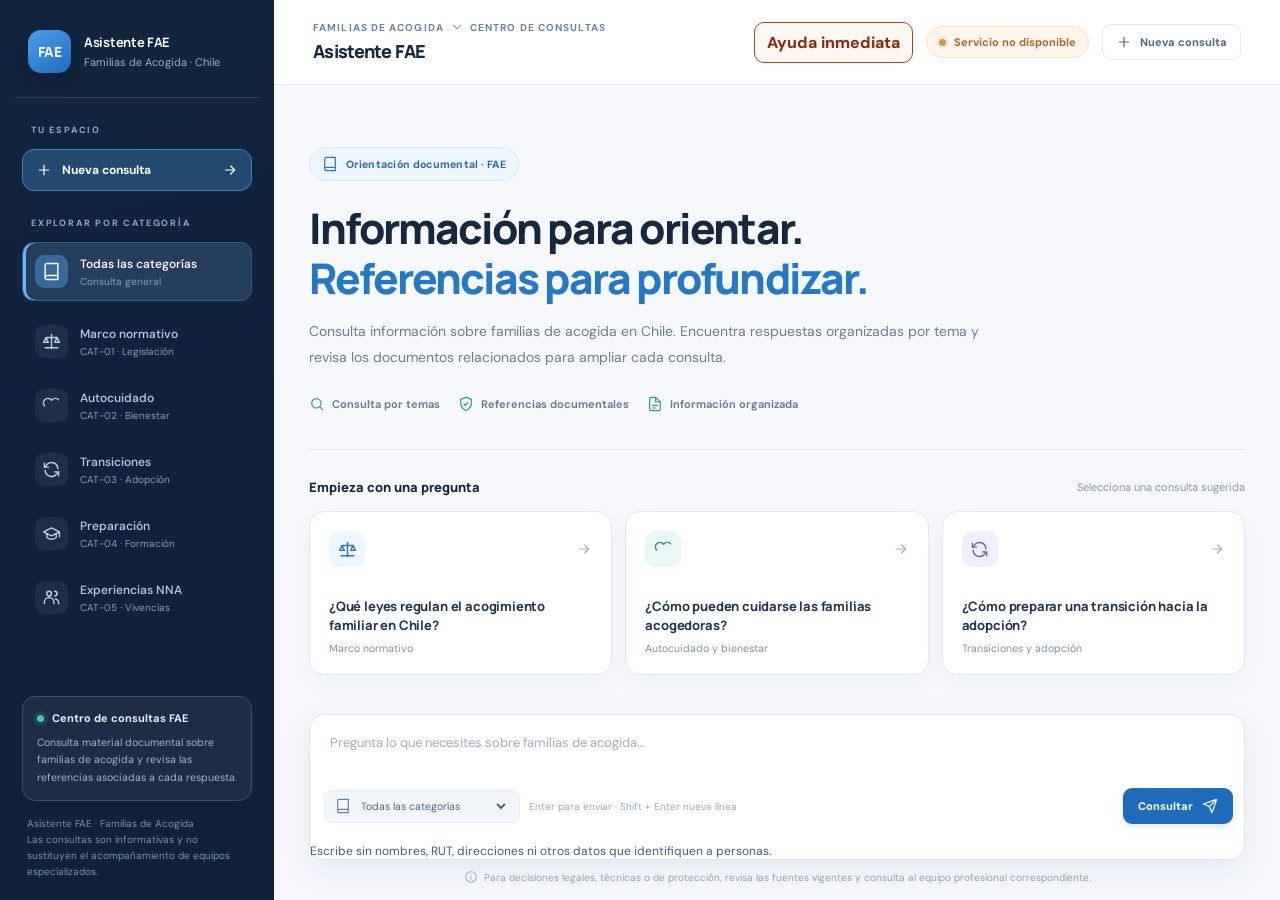
==== web/index.html @ cd50d7aa "Publicar demo FAE RAG preparada para Render" ====
<!doctype html>
<html lang="es">
<head>
<meta charset="utf-8">
<meta name="viewport" content="width=device-width, initial-scale=1">
<meta name="theme-color" content="#10243d">
<meta name="description" content="Asistente FAE. Consulta información y referencias documentales sobre familias de acogida en Chile.">
<title>Asistente FAE | Centro de consultas</title>
<link href="https://fonts.googleapis.com/css2?family=DM+Sans:wght@400;450;500;550;600;650;700;750&family=Manrope:wght@400;500;600;700;800&display=swap" rel="stylesheet" media="print" onload="this.media='all'">
<style>
:root{--navy:#11243e;--navy-2:#1c3453;--blue:#2566bd;--blue-2:#1d5aa8;--teal:#168c91;--ink:#17283e;--muted:#718198;--line:#e3eaf2;--bg:#f6f8fc;--card:#ffffff;--shadow:0 16px 45px rgba(24,51,81,.045);--font:'DM Sans',Inter,system-ui,-apple-system,Segoe UI,sans-serif;--display:'Manrope',var(--font)}
*{box-sizing:border-box}html,body{margin:0;width:100%;height:100%;min-height:100%;font-family:var(--font);color:var(--ink);background:var(--bg);font-synthesis:none}button,input,textarea,select{font:inherit}button{cursor:pointer}button:disabled{cursor:not-allowed}svg{flex-shrink:0}a{color:var(--blue-2)}button:focus-visible,a:focus-visible,textarea:focus-visible,select:focus-visible{outline:3px solid #76acf9;outline-offset:3px}
.icon{width:19px;height:19px;stroke:currentColor;stroke-width:1.8;fill:none;stroke-linecap:round;stroke-linejoin:round}.icon.sm{width:16px;height:16px}.icon.xs{width:14px;height:14px}.app{display:grid;grid-template-columns:274px minmax(0,1fr);height:100dvh;min-height:570px;overflow:hidden}
.sidebar{background:linear-gradient(165deg,#12253f 0%,#102138 75%);color:#f8fbff;display:flex;flex-direction:column;padding:27px 15px 20px;z-index:30;overflow-y:auto;scrollbar-width:thin;scrollbar-color:#3a516d transparent}.brand{display:flex;gap:13px;align-items:center;padding:3px 13px 24px;border-bottom:1px solid rgba(255,255,255,.12)}.brand-mark{height:43px;width:43px;background:linear-gradient(145deg,#4b9fea,#226ac0);border-radius:13px;display:grid;place-items:center;font:800 14px var(--display);letter-spacing:-.8px;box-shadow:0 7px 15px #08182c42}.brand strong{font-family:var(--display);font-size:13px;letter-spacing:-.3px;display:block;line-height:1.35}.brand span{display:block;color:#99aec9;font-size:11px;margin-top:3px}.side-section{padding:26px 7px 0}.side-heading{color:#8ba8c9;letter-spacing:1.8px;text-transform:uppercase;font-weight:750;font-size:9px;margin:0 0 13px;padding:0 9px}.new-chat{width:100%;border:1px solid #4d7bac;background:#244970;color:white;border-radius:12px;padding:12px 13px;display:flex;align-items:center;justify-content:space-between;text-align:left;font-weight:700;font-size:12px;transition:background .2s,transform .2s,border .2s}.new-chat .new-left{display:flex;align-items:center;gap:10px}.new-chat:hover{background:#306098;border-color:#6699ce;transform:translateY(-1px)}.nav-list{display:flex;flex-direction:column;gap:5px}.nav-link{display:flex;align-items:center;width:100%;gap:12px;padding:12px;border:1px solid transparent;border-radius:11px;background:transparent;color:#b6c7dc;text-align:left;font-size:12px;font-weight:550;transition:all .18s}.nav-link .nav-icon{height:33px;width:33px;border-radius:9px;background:rgba(255,255,255,.055);display:grid;place-items:center;color:#b8d0eb;transition:all .18s}.nav-link .nav-label{flex:1}.nav-link small{display:block;font-size:10px;color:#839db9;font-weight:400;margin-top:3px}.nav-link:hover{color:white;background:#243b58}.nav-link.active{color:white;background:#253e5e;border-color:#395778;box-shadow:inset 3px 0 0 #6bb3ff}.nav-link.active .nav-icon{color:#fff;background:#376a9b}.category-all{margin-bottom:6px}.side-bottom{margin-top:auto;padding:22px 7px 0}.knowledge{border:1px solid #35516f;background:rgba(255,255,255,.055);border-radius:13px;padding:14px}.knowledge-top{display:flex;align-items:center;gap:8px;font-size:11px;color:#e5eef9;font-weight:700}.knowledge-top .knowledge-light{height:7px;width:7px;background:#45ccab;border-radius:50%;box-shadow:0 0 0 4px #45ccab1c}.knowledge p{color:#9db4cf;font-size:10.5px;line-height:1.65;margin:9px 0 0}.side-credit{color:#7892b0;font-size:10px;margin:15px 5px 0;line-height:1.6}
.main{min-width:0;min-height:0;display:flex;flex-direction:column}.topbar{height:85px;min-height:85px;background:#fff;border-bottom:1px solid var(--line);display:flex;align-items:center;justify-content:space-between;padding:0 39px;gap:20px;z-index:10}.top-left{display:flex;align-items:center;gap:13px;min-width:0}.eyebrow{display:flex;align-items:center;gap:6px;font-size:10px;font-weight:750;letter-spacing:1.1px;text-transform:uppercase;color:#6b84a3}.topbar h1{font:800 18px/1.35 var(--display);letter-spacing:-.65px;margin:5px 0 0}.topbar-actions{display:flex;align-items:center;gap:13px}.status-pill{display:flex;align-items:center;gap:8px;background:#eef9f4;border:1px solid #d9f1e6;border-radius:999px;padding:8px 12px;font-size:11px;font-weight:750;color:#247b60;white-space:nowrap}.status-pill .dot{height:7px;width:7px;border-radius:50%;background:#32ad78;box-shadow:0 0 0 3px #32ad781d}.status-pill.down{background:#fff5ed;color:#a66c32;border-color:#fae2c7}.status-pill.down .dot{background:#d59749}.top-btn{height:36px;padding:0 13px;border-radius:9px;border:1px solid var(--line);background:white;color:#51647e;font-size:11px;font-weight:700;display:flex;align-items:center;gap:8px;white-space:nowrap;transition:.2s}.top-btn:hover{background:#f7faff;border-color:#a8c3e3;color:var(--blue)}.mobile-menu{display:none;border:none;background:transparent;color:#2b4770;padding:7px}
.scroll-zone{flex:1;min-height:0;overflow-y:auto;overscroll-behavior:contain;scroll-behavior:smooth;scrollbar-width:thin;scrollbar-color:#cbd6e6 transparent}.scroll-zone::-webkit-scrollbar{width:8px}.scroll-zone::-webkit-scrollbar-thumb{background:#cbd6e6;border-radius:8px}.content{width:min(100%,1000px);margin:0 auto;padding:34px 32px 38px}.intro{padding:28px 0 0;animation:rise .55s cubic-bezier(.2,.7,.3,1) both}.intro-top{display:inline-flex;align-items:center;gap:8px;border:1px solid #d9e8f7;background:#edf5ff;color:#306ba8;border-radius:999px;padding:8px 12px;font-weight:750;font-size:10.5px;letter-spacing:.3px}.intro-top svg{color:#2978c5}.intro h2{font:800 clamp(31px,3.3vw,43px)/1.18 var(--display);letter-spacing:-1.8px;margin:23px 0 15px;max-width:750px}.intro h2 .accent{color:#2478c5}.intro-desc{color:#6d7d92;font-size:14px;line-height:1.85;max-width:690px;margin:0}.benefits{display:flex;align-items:center;gap:18px;flex-wrap:wrap;margin:26px 0 0}.benefit{display:flex;gap:7px;align-items:center;color:#6b7990;font-size:11px;font-weight:650}.benefit svg{color:#389891}.intro-rule{border:none;border-top:1px solid var(--line);margin:37px 0 28px}.suggestion-heading{display:flex;justify-content:space-between;align-items:center;gap:10px;margin-bottom:15px}.suggestion-heading h3{font:800 13px var(--display);margin:0}.suggestion-heading span{font-size:11px;color:#8a98a9}.suggestions{display:grid;grid-template-columns:repeat(3,minmax(0,1fr));gap:13px}.suggestion{min-height:164px;display:flex;flex-direction:column;align-items:flex-start;justify-content:space-between;border:1px solid #e1e8f1;background:#fff;border-radius:15px;padding:19px;text-align:left;box-shadow:0 9px 24px #1f456009;transition:transform .2s,box-shadow .2s,border-color .2s}.suggestion:hover{transform:translateY(-4px);border-color:#a7c9ee;box-shadow:0 18px 28px #1f456014}.suggestion-top{display:flex;width:100%;align-items:center;justify-content:space-between}.tile-icon{width:36px;height:36px;border-radius:11px;display:grid;place-items:center;background:#edf5ff;color:#3176be}.tile-icon.teal{background:#e9f8f5;color:#228f84}.tile-icon.purple{background:#f1efff;color:#7161b8}.suggestion h4{font:750 13px/1.48 var(--display);margin:17px 0 7px;color:#21354e;letter-spacing:-.18px}.suggestion p{font-size:10.5px;color:#8290a2;margin:0}.tile-arrow{color:#9db0c7}.intro-note{font-size:10.5px;color:#98a5b5;margin:25px 0 0}
.chat{display:flex;flex-direction:column;gap:29px;padding-bottom:12px}.turn{animation:rise .32s ease-out both}.turn-question{display:flex;justify-content:flex-end}.user-stack{max-width:min(79%,710px)}.turn-meta{display:flex;align-items:center;gap:8px;color:#8a9bb0;font-size:10px;font-weight:750;letter-spacing:.75px;text-transform:uppercase;margin-bottom:9px}.turn-question .turn-meta{justify-content:flex-end}.user-bubble{font-size:13px;line-height:1.7;color:white;background:linear-gradient(122deg,#347fc9,#2568ba);border-radius:16px 16px 5px 16px;padding:15px 20px;box-shadow:0 7px 16px #2d75be23;overflow-wrap:anywhere}.turn-answer{display:flex;align-items:flex-start;gap:13px}.answer-avatar{height:34px;width:34px;flex:0 0 34px;border-radius:10px;background:linear-gradient(135deg,#1a7cac,#296cb7);color:white;display:grid;place-items:center;box-shadow:0 5px 10px #226ba423}.answer-main{flex:1;min-width:0}.answer-heading{display:flex;align-items:center;gap:9px;margin:4px 0 10px;color:#2b405b;font-size:12px;font-weight:800}.answer-heading small{color:#92a0b0;font-size:10px;font-weight:500}.answer-panel{border:1px solid #dfe7f1;border-radius:4px 16px 16px 16px;background:white;box-shadow:var(--shadow);padding:24px 27px 18px}.answer-overline{display:flex;gap:9px;align-items:center;margin-bottom:15px;color:#2d7387;font-size:10px;font-weight:800;text-transform:uppercase;letter-spacing:.9px}.answer-overline .line{height:1px;flex:1;background:#e4eef3}.answer-body{color:#33445a;font-size:13px;line-height:1.92;overflow-wrap:anywhere}.answer-body>*:first-child{margin-top:0}.answer-body>*:last-child{margin-bottom:0}.answer-body p{margin:0 0 15px}.answer-body h2,.answer-body h3,.answer-body h4{font-family:var(--display);color:#1c3653;line-height:1.35;letter-spacing:-.35px}.answer-body h2{font-size:17px;margin:20px 0 10px}.answer-body h3{font-size:14px;margin:19px 0 8px}.answer-body h4{font-size:13px;margin:18px 0 7px}.answer-body strong{color:#213c59;font-weight:750}.answer-body ul,.answer-body ol{margin:0 0 17px 3px;padding-left:22px}.answer-body li{margin:0 0 6px;padding-left:4px}.answer-body li::marker{color:#4b8fc9}.answer-body a{overflow-wrap:anywhere;text-underline-offset:3px}.answer-body blockquote{margin:14px 0;padding:8px 15px;border-left:3px solid #54a4c3;background:#f4f9fc;border-radius:0 8px 8px 0}.cite-tag{border:1px solid #d0e6f9;border-radius:6px;background:#edf6ff;color:#1765ac;font-size:10px;font-weight:800;padding:2px 6px;vertical-align:baseline;margin:0 2px;cursor:pointer;transition:.2s}.cite-tag:hover{background:#dceeff}.answer-actionbar{display:flex;align-items:center;gap:5px;margin-top:18px;padding-top:14px;border-top:1px solid #edf1f6}.action{border:1px solid transparent;background:transparent;border-radius:8px;padding:8px 10px;color:#6f849a;font-weight:700;font-size:10.5px;display:flex;gap:7px;align-items:center;transition:.2s}.action:hover{background:#f0f6fc;color:#2868a7}.action:disabled{opacity:.55}.response-note{font-size:10px;color:#9aa8b7;margin-left:auto}.sources-toggle{border:0;border-top:1px solid #e8eef5;background:#fbfcfe;border-radius:0 0 12px 12px;width:100%;padding:14px 18px;display:flex;align-items:center;justify-content:space-between;color:#435d78;font-size:11px;font-weight:750;text-align:left}.sources-toggle .toggle-text{display:flex;gap:9px;align-items:center}.sources-toggle:hover{background:#f4f8fd}.sources-toggle .chevron{transition:transform .2s}.sources-toggle[aria-expanded='false'] .chevron{transform:rotate(-90deg)}.sources-wrap{margin-top:11px;border:1px solid #e1e8f1;border-radius:13px;background:white;overflow:hidden;box-shadow:0 7px 20px #17354d06}.sources-panel{padding:13px;display:grid;grid-template-columns:repeat(2,minmax(0,1fr));gap:9px}.source-card{border:1px solid #e5ebf2;border-radius:10px;background:#fff;padding:13px;display:flex;gap:10px;min-width:0;transition:border-color .2s,background .2s}.source-card:hover,.source-card.focused{border-color:#9ac6e7;background:#f6fbff}.source-index{height:27px;width:27px;flex-shrink:0;border-radius:7px;background:#eaf3fc;color:#2e75b7;font-size:10px;font-weight:800;display:grid;place-items:center}.source-data{min-width:0;flex:1}.source-title{font-size:11px;line-height:1.55;font-weight:750;color:#2e435d;overflow-wrap:anywhere}.source-meta{font-size:10px;color:#8292a4;line-height:1.65;margin-top:4px;overflow-wrap:anywhere}.source-link{font-size:10px;font-weight:750;text-decoration:none;display:inline-flex;align-items:center;gap:5px;margin-top:8px}.source-link:hover{text-decoration:underline}.source-hint{color:#8798ac;font-size:10px;padding:0 16px 13px}.source-count{display:inline-grid;place-items:center;min-width:22px;height:20px;padding:0 5px;border-radius:7px;background:#e3f0fa;color:#3476ad;font-size:10px}
.loading-card{padding:23px 27px;display:flex;gap:14px;align-items:center}.loading-icon{width:32px;height:32px;border-radius:10px;background:#eef6ff;color:#2779bf;display:grid;place-items:center}.loading-icon .icon{animation:spin 2s linear infinite}.loading-title{font-size:12px;font-weight:750;color:#344a62}.loading-caption{font-size:10.5px;margin-top:5px;color:#8998ab}.typing{display:flex;gap:4px;margin-top:8px}.typing span{width:5px;height:5px;border-radius:50%;background:#4d8cbb;animation:pulse 1.2s ease-in-out infinite}.typing span:nth-child(2){animation-delay:.16s}.typing span:nth-child(3){animation-delay:.32s}.error-panel{background:#fff8f5;border:1px solid #f3d6ca;color:#8e442e;padding:15px 18px;border-radius:12px;font-size:12px;line-height:1.7}.error-panel strong{display:block;margin-bottom:5px}.retry{margin-top:9px;padding:8px 11px;border:1px solid #e2b4a4;color:#943e2a;border-radius:8px;background:#fff;font-weight:750;font-size:11px}.retry:hover{background:#fff2ed}
.composer-zone{background:linear-gradient(180deg,rgba(246,248,252,0),#f6f8fc 14%,#f6f8fc 100%);padding:13px 33px 16px;position:relative;z-index:5}.composer-outer{max-width:936px;margin:0 auto}.composer{background:white;border:1px solid #dce6f1;border-radius:15px;box-shadow:0 12px 32px #24456a14;transition:border-color .2s,box-shadow .2s}.composer:focus-within{border-color:#a0c5eb;box-shadow:0 10px 32px #24456a17,0 0 0 3px #3d8ad412}.input-row{padding:15px 18px 4px}.composer textarea{background:transparent;display:block;width:100%;border:0;outline:0;resize:none;min-height:43px;max-height:120px;font-size:13px;line-height:1.7;color:#273b55}.composer textarea::placeholder{color:#a2afc0}.composer-bottom{display:flex;justify-content:space-between;align-items:center;gap:12px;padding:6px 11px 11px 14px}.composer-left{display:flex;align-items:center;gap:9px;min-width:0}.select-wrap{display:flex;align-items:center;gap:6px;color:#68819e;background:#f2f6fb;border:1px solid #e7edf5;border-radius:8px;padding:0 10px;height:33px;max-width:100%}.select-wrap select{height:31px;border:0;background:transparent;color:#4d657f;font-size:10.5px;outline:0;max-width:230px;min-width:0;cursor:pointer}.hint{font-size:10px;color:#9aaabe}.send{background:#216bbb;color:#fff;display:flex;align-items:center;gap:9px;border:0;border-radius:9px;padding:10px 15px;font-size:11px;font-weight:750;box-shadow:0 4px 8px #2975bc20;transition:background .2s,transform .2s}.send:hover:not(:disabled){background:#195897;transform:translateY(-1px)}.send:disabled{background:#9bb7d4;box-shadow:none}.below-composer{display:flex;align-items:center;justify-content:center;gap:6px;text-align:center;margin:10px 0 0;color:#91a0b2;font-size:10px}.below-composer svg{color:#9eaebf}.mobile-overlay{display:none}
@keyframes rise{from{opacity:0;transform:translateY(11px)}to{opacity:1;transform:translateY(0)}}@keyframes pulse{0%,60%,100%{opacity:.32;transform:translateY(0)}30%{opacity:1;transform:translateY(-3px)}}@keyframes spin{to{transform:rotate(360deg)}}@keyframes flash{50%{background:#e4f5ff}}.answer-body>*{animation:rise .28s ease both}.source-card.focused{animation:flash 1s ease 2}
@media(max-width:1100px){.app{grid-template-columns:247px minmax(0,1fr)}.topbar{padding:0 27px}.content{padding:25px 26px}.intro h2{font-size:35px}.hint{display:none}}
@media(max-width:780px){.app{display:block;min-height:0}.sidebar{position:fixed;top:0;left:0;bottom:0;width:285px;transform:translateX(-110%);transition:transform .25s;box-shadow:14px 0 40px #0c274b24}.sidebar.open{transform:translateX(0)}.mobile-overlay{position:fixed;inset:0;background:#09243b88;z-index:20;display:none}.mobile-overlay.open{display:block}.main{height:100dvh}.topbar{padding:0 18px;height:70px;min-height:70px}.mobile-menu{display:grid;place-items:center}.topbar h1{font-size:14px}.top-btn{display:none}.status-pill{font-size:0;padding:8px}.status-pill .dot{margin:0}.eyebrow{font-size:9px}.content{padding:18px 18px 28px}.intro{padding-top:15px}.intro h2{font-size:32px;letter-spacing:-1.5px;margin-top:20px}.suggestions{grid-template-columns:1fr}.suggestion{min-height:115px;padding:15px}.suggestion h4{margin:9px 0 5px}.suggestion p{margin-bottom:0}.benefits{gap:11px}.intro-rule{margin:26px 0 22px}.chat{gap:22px}.answer-panel{padding:19px 18px}.sources-panel{grid-template-columns:1fr}.composer-zone{padding:10px 12px 11px}.user-stack{max-width:90%}.answer-avatar{height:28px;width:28px;flex-basis:28px;border-radius:8px}.turn-answer{gap:8px}.hint{display:none}.select-wrap select{max-width:170px}.composer textarea{min-height:39px}.below-composer{font-size:9px}}
@media(max-width:390px){.topbar{padding:0 10px}.select-wrap select{max-width:135px}.send{padding:10px}.benefit{font-size:10px}.content{padding-left:12px;padding-right:12px}.suggestion-heading span{display:none}}
@media(prefers-reduced-motion:reduce){*,*::before,*::after{animation-duration:.01ms!important;transition-duration:.01ms!important;scroll-behavior:auto!important}}

/* Respuesta progresiva: transiciones discretas y accesibilidad */
.streaming-live{position:relative;min-height:26px}
.streaming-live::after{content:"";display:inline-block;width:2px;height:15px;margin-left:3px;vertical-align:-2px;background:#267ac1;animation:cursor-pulse .9s steps(1) infinite}
.streaming-label{display:flex;align-items:center;gap:8px;color:#54728f;font-size:11px;font-weight:650;margin-bottom:14px}
.streaming-label .streaming-indicator{display:inline-block;width:8px;height:8px;background:#3384c1;border-radius:50%;animation:soft-pulse 1.25s ease-in-out infinite}
.streaming-label[hidden]{display:none}
.send.stop{background:#354f70;border-color:#354f70}
.send.stop:hover{background:#2b425e}
.partial-notice{font-size:11px;color:#89652b;padding:9px 12px;background:#fff9eb;border:1px solid #eedebe;border-radius:10px;margin-top:14px}
@keyframes cursor-pulse{0%,49%{opacity:1}50%,100%{opacity:0}}
@keyframes soft-pulse{0%,100%{opacity:.5;transform:scale(.85)}50%{opacity:1;transform:scale(1.16)}}
@media(prefers-reduced-motion:reduce){.streaming-live::after,.streaming-indicator{animation:none!important}}

.help-button{border:1px solid #ad441c;background:#fff8f2;color:#862b12;border-radius:10px;padding:9px 12px;font-weight:750;white-space:nowrap}
.help-dialog{border:1px solid #d8e3ed;border-radius:15px;color:#24364a;padding:24px;max-width:min(490px,calc(100vw - 36px));box-shadow:0 18px 64px #14263c45}
.help-dialog::backdrop{background:#172d4388}.help-dialog h2{margin-top:0}.help-dialog ul{padding-left:20px}.help-dialog button{margin-top:12px}.help-dialog a{color:#154f88}.risk-notice{border-left:4px solid #a8491c;background:#fff5e9;padding:12px 14px;margin-bottom:12px;border-radius:7px;color:#513013;font-size:14px}.risk-notice.rojo{border-color:#b62931;background:#fff2f0;color:#682227}
.source-extract{font-size:12px;line-height:1.55;margin-top:8px;color:#314860}.source-extract summary{cursor:pointer;font-weight:750}.source-extract p{white-space:pre-wrap}.source-warning{font-size:12px;color:#8a3612;font-weight:700}.privacy-note{font-size:12px;color:#465a71;margin:8px 0 0}
@media(max-width:560px){.status-pill{display:none}.help-button{font-size:11px;padding:7px}.topbar-actions{gap:6px}}
</style>
</head>
<body>
<svg xmlns="http://www.w3.org/2000/svg" style="display:none" aria-hidden="true">
 <symbol id="i-plus" viewBox="0 0 24 24"><path d="M12 5v14M5 12h14"/></symbol>
 <symbol id="i-book" viewBox="0 0 24 24"><path d="M4 19.5A2.5 2.5 0 016.5 17H20M6.5 2H20v20H6.5A2.5 2.5 0 014 19.5v-15A2.5 2.5 0 016.5 2z"/></symbol>
 <symbol id="i-search" viewBox="0 0 24 24"><circle cx="11" cy="11" r="7"/><path d="m20 20-4-4"/></symbol>
 <symbol id="i-scales" viewBox="0 0 24 24"><path d="M12 3v18M5 7h14M4 20h16M5 7 2 13h6L5 7zm14 0-3 6h6l-3-6z"/></symbol>
 <symbol id="i-heart" viewBox="0 0 24 24"><path d="M20.8 4.6a5.6 5.6 0 00-7.9 0l-.9.9-.9-.9a5.6 5.6 0 00-7.9 7.9 0 000 7.9L12 21l8.8-8.5a5.6 5.6 0 000-7.9z"/></symbol>
 <symbol id="i-refresh" viewBox="0 0 24 24"><path d="M20 11a8 8 0 00-14.5-4.5L3 9M3 4v5h5M4 13a8 8 0 0014.5 4.5L21 15m0 5v-5h-5"/></symbol>
 <symbol id="i-spark" viewBox="0 0 24 24"><path d="m12 2 2.2 7.8L22 12l-7.8 2.2L12 22l-2.2-7.8L2 12l7.8-2.2L12 2z"/></symbol>
 <symbol id="i-shield" viewBox="0 0 24 24"><path d="M12 22s8-4 8-11V5l-8-3-8 3v6c0 7 8 11 8 11z"/><path d="m9 12 2 2 4-4"/></symbol>
 <symbol id="i-hat" viewBox="0 0 24 24"><path d="m2 10 10-5 10 5-10 5-10-5zM6 12v5c4 3 8 3 12 0v-5M22 10v6"/></symbol>
 <symbol id="i-users" viewBox="0 0 24 24"><circle cx="9" cy="7" r="3"/><path d="M3 20v-2a6 6 0 0112 0v2M16 4a3 3 0 010 6M17 14a5 5 0 014 5v1"/></symbol>
 <symbol id="i-arrow" viewBox="0 0 24 24"><path d="M5 12h14m-6-6 6 6-6 6"/></symbol>
 <symbol id="i-send" viewBox="0 0 24 24"><path d="m22 2-7 20-4-9-9-4L22 2zM22 2 11 13"/></symbol>
 <symbol id="i-check" viewBox="0 0 24 24"><path d="m5 12 5 5L20 7"/></symbol>
 <symbol id="i-copy" viewBox="0 0 24 24"><rect x="8" y="8" width="12" height="12" rx="2"/><path d="M16 8V6a2 2 0 00-2-2H6a2 2 0 00-2 2v8a2 2 0 002 2h2"/></symbol>
 <symbol id="i-chevron" viewBox="0 0 24 24"><path d="m6 9 6 6 6-6"/></symbol>
 <symbol id="i-external" viewBox="0 0 24 24"><path d="M14 4h6v6M20 4 10 14M20 13v6a1 1 0 01-1 1H5a1 1 0 01-1-1V5a1 1 0 011-1h6"/></symbol>
 <symbol id="i-menu" viewBox="0 0 24 24"><path d="M4 6h16M4 12h16M4 18h16"/></symbol>
 <symbol id="i-x" viewBox="0 0 24 24"><path d="M5 5l14 14M19 5 5 19"/></symbol>
 <symbol id="i-clock" viewBox="0 0 24 24"><circle cx="12" cy="12" r="9"/><path d="M12 7v5l3 2"/></symbol>
 <symbol id="i-file" viewBox="0 0 24 24"><path d="M13 2H6a2 2 0 00-2 2v16a2 2 0 002 2h12a2 2 0 002-2V9zM13 2v7h7M8 14h8M8 18h5"/></symbol>
 <symbol id="i-loader" viewBox="0 0 24 24"><path d="M12 3a9 9 0 019 9"/></symbol>
 <symbol id="i-info" viewBox="0 0 24 24"><circle cx="12" cy="12" r="9"/><path d="M12 11v5M12 8h.01"/></symbol>
 </svg>
<div class="app">
 <div class="mobile-overlay" id="mobile-overlay"></div>
 <aside class="sidebar" id="sidebar" aria-label="Menú de navegación">
  <div class="brand"><div class="brand-mark">FAE</div><div><strong>Asistente FAE</strong><span>Familias de Acogida · Chile</span></div></div>
  <section class="side-section"><p class="side-heading">Tu espacio</p><button class="new-chat" id="new-chat" type="button"><span class="new-left"><svg class="icon sm"><use href="#i-plus"/></svg> Nueva consulta</span><svg class="icon sm"><use href="#i-arrow"/></svg></button></section>
  <section class="side-section"><p class="side-heading">Explorar por categoría</p><nav class="nav-list" id="category-nav" aria-label="Categorías documentales">
   <button type="button" class="nav-link active category-all" data-category="" aria-pressed="true"><span class="nav-icon"><svg class="icon"><use href="#i-book"/></svg></span><span class="nav-label">Todas las categorías<small>Consulta general</small></span></button>
   <button type="button" class="nav-link" data-category="CAT-01" aria-pressed="false"><span class="nav-icon"><svg class="icon"><use href="#i-scales"/></svg></span><span class="nav-label">Marco normativo<small>CAT-01 · Legislación</small></span></button>
   <button type="button" class="nav-link" data-category="CAT-02" aria-pressed="false"><span class="nav-icon"><svg class="icon"><use href="#i-heart"/></svg></span><span class="nav-label">Autocuidado<small>CAT-02 · Bienestar</small></span></button>
   <button type="button" class="nav-link" data-category="CAT-03" aria-pressed="false"><span class="nav-icon"><svg class="icon"><use href="#i-refresh"/></svg></span><span class="nav-label">Transiciones<small>CAT-03 · Adopción</small></span></button>
   <button type="button" class="nav-link" data-category="CAT-04" aria-pressed="false"><span class="nav-icon"><svg class="icon"><use href="#i-hat"/></svg></span><span class="nav-label">Preparación<small>CAT-04 · Formación</small></span></button>
   <button type="button" class="nav-link" data-category="CAT-05" aria-pressed="false"><span class="nav-icon"><svg class="icon"><use href="#i-users"/></svg></span><span class="nav-label">Experiencias NNA<small>CAT-05 · Vivencias</small></span></button>
  </nav></section>
  <div class="side-bottom"><div class="knowledge"><div class="knowledge-top"><span class="knowledge-light"></span> Centro de consultas FAE</div><p>Consulta material documental sobre familias de acogida y revisa las referencias asociadas a cada respuesta.</p></div><p class="side-credit">Asistente FAE · Familias de Acogida<br>Las consultas son informativas y no sustituyen el acompañamiento de equipos especializados.</p></div>
 </aside>
 <main class="main">
  <header class="topbar"><div class="top-left"><button class="mobile-menu" id="menu" type="button" aria-label="Abrir menú" aria-expanded="false"><svg class="icon"><use href="#i-menu"/></svg></button><div><div class="eyebrow">Familias de Acogida <svg class="icon xs"><use href="#i-chevron"/></svg> Centro de consultas</div><h1>Asistente FAE</h1></div></div><div class="topbar-actions"><div class="status-pill" id="status-pill" role="status"><span class="dot"></span><span id="status-label">Comprobando servicio</span></div><button class="top-btn" type="button" id="top-new"><svg class="icon sm"><use href="#i-plus"/></svg> Nueva consulta</button></div></header>
  <div class="scroll-zone" id="scroll-zone"><div class="content" id="content"><section class="intro" id="intro"><span class="intro-top"><svg class="icon sm"><use href="#i-book"/></svg> Orientación documental · FAE</span><h2>Información para orientar.<br><span class="accent">Referencias para profundizar.</span></h2><p class="intro-desc">Consulta información sobre familias de acogida en Chile. Encuentra respuestas organizadas por tema y revisa los documentos relacionados para ampliar cada consulta.</p><div class="benefits"><span class="benefit"><svg class="icon sm"><use href="#i-search"/></svg> Consulta por temas</span><span class="benefit"><svg class="icon sm"><use href="#i-shield"/></svg> Referencias documentales</span><span class="benefit"><svg class="icon sm"><use href="#i-file"/></svg> Información organizada</span></div><hr class="intro-rule"><div class="suggestion-heading"><h3>Empieza con una pregunta</h3><span>Selecciona una consulta sugerida</span></div><div class="suggestions"><button type="button" class="suggestion" data-question="¿Qué leyes regulan el acogimiento familiar en Chile?" data-category="CAT-01"><div class="suggestion-top"><span class="tile-icon"><svg class="icon"><use href="#i-scales"/></svg></span><svg class="icon sm tile-arrow"><use href="#i-arrow"/></svg></div><div><h4>¿Qué leyes regulan el acogimiento familiar en Chile?</h4><p>Marco normativo</p></div></button><button type="button" class="suggestion" data-question="¿Qué recomendaciones existen para el autocuidado de familias acogedoras?" data-category="CAT-02"><div class="suggestion-top"><span class="tile-icon teal"><svg class="icon"><use href="#i-heart"/></svg></span><svg class="icon sm tile-arrow"><use href="#i-arrow"/></svg></div><div><h4>¿Cómo pueden cuidarse las familias acogedoras?</h4><p>Autocuidado y bienestar</p></div></button><button type="button" class="suggestion" data-question="¿Cómo se prepara la transición del acogimiento a la adopción?" data-category="CAT-03"><div class="suggestion-top"><span class="tile-icon purple"><svg class="icon"><use href="#i-refresh"/></svg></span><svg class="icon sm tile-arrow"><use href="#i-arrow"/></svg></div><div><h4>¿Cómo preparar una transición hacia la adopción?</h4><p>Transiciones y adopción</p></div></button></div><p class="intro-note">El contenido es informativo y debe contrastarse con fuentes vigentes y la orientación de profesionales responsables.</p></section><div class="chat" id="chat" role="log" aria-label="Conversación con el asistente" aria-live="polite" aria-relevant="additions text"></div></div></div>
  <div class="composer-zone"><div class="composer-outer"><form class="composer" id="form"><div class="input-row"><textarea id="question" placeholder="Pregunta lo que necesites sobre familias de acogida…" aria-label="Escribe tu pregunta" maxlength="2000" rows="2" required></textarea></div><div class="composer-bottom"><div class="composer-left"><label class="select-wrap" for="category"><svg class="icon sm"><use href="#i-book"/></svg><select id="category" aria-label="Categoría de búsqueda"><option value="">Todas las categorías</option><option value="CAT-01">CAT-01 · Marco normativo</option><option value="CAT-02">CAT-02 · Autocuidado</option><option value="CAT-03">CAT-03 · Transiciones</option><option value="CAT-04">CAT-04 · Preparación</option><option value="CAT-05">CAT-05 · Experiencias NNA</option></select></label><span class="hint">Enter para enviar · Shift + Enter nueva línea</span></div><button class="send" id="send" type="submit"><span id="send-label">Consultar</span><svg class="icon sm"><use href="#i-send"/></svg></button></div></form><p class="below-composer"><svg class="icon xs"><use href="#i-info"/></svg> Para decisiones legales, técnicas o de protección, revisa las fuentes vigentes y consulta al equipo profesional correspondiente.</p></div></div>
 </main>
</div>
<script>
(()=>{'use strict';
const $=id=>document.getElementById(id), form=$('form'), question=$('question'), category=$('category'), send=$('send'), chat=$('chat'), scrollZone=$('scroll-zone'), nav=$('category-nav'), sidebar=$('sidebar');
let busy=false,lastRequest=null,aborter=null,serial=0,session=0,contexto=[],modoDemo=false,portalActivo=false,perfilPortal=null;
function icon(name,cls='sm'){const s=document.createElementNS('http://www.w3.org/2000/svg','svg');s.setAttribute('class','icon '+cls);s.setAttribute('aria-hidden','true');const u=document.createElementNS('http://www.w3.org/2000/svg','use');u.setAttribute('href','#i-'+name);s.append(u);return s;}
function node(tag,cls='',text){const e=document.createElement(tag);if(cls)e.className=cls;if(text!==undefined)e.textContent=text;return e;}
function jump(){requestAnimationFrame(()=>{scrollZone.scrollTop=scrollZone.scrollHeight;});}
function closeMenu(){sidebar.classList.remove('open');$('mobile-overlay').classList.remove('open');$('menu').setAttribute('aria-expanded','false');}
function setCategory(value){category.value=value;nav.querySelectorAll('[data-category]').forEach(b=>{const yes=b.dataset.category===value;b.classList.toggle('active',yes);b.setAttribute('aria-pressed',String(yes));});}
function reset(){contexto=[];session++;if(aborter)aborter.abort();busy=false;aborter=null;lastRequest=null;send.disabled=false;send.type='submit';send.classList.remove('stop');$('send-label').textContent='Consultar';chat.replaceChildren();$('intro').hidden=false;question.value='';setCategory('');scrollZone.scrollTop=0;closeMenu();question.focus();}
function addQuestion(text){$('intro').hidden=true;const outer=node('article','turn turn-question');const stack=node('div','user-stack');const meta=node('div','turn-meta');meta.append(icon('users','xs'),' TU PREGUNTA');stack.append(meta,node('div','user-bubble',text));outer.append(stack);chat.append(outer);jump();return outer;}
function answerFrame(){const outer=node('article','turn turn-answer');const avatar=node('div','answer-avatar');avatar.append(icon('book'));const main=node('div','answer-main');const heading=node('div','answer-heading');heading.append(node('span','','Asistente FAE'),node('small','','· Consulta documental'));const panel=node('div','answer-panel');main.append(heading,panel);outer.append(avatar,main);chat.append(outer);jump();return{outer,main,panel};}
function addLoading(frame){frame.panel.classList.add('loading-card');const loader=node('div','loading-icon');loader.append(icon('loader'));const group=node('div');group.append(node('div','loading-title','Consultando la base documental'),node('div','loading-caption','Estamos preparando una respuesta con sus referencias.'));const dots=node('div','typing');dots.setAttribute('aria-label','Procesando');for(let i=0;i<3;i++)dots.append(node('span'));group.append(dots);frame.panel.append(loader,group);}
function normalizeId(x){return String(x||'').trim().replace(/^\[|\]$/g,'').toLowerCase();}
function sourceKey(s){return s.chunk_id||s.referencia||s.ref_id||s.id||'';}
function getReferenceIndex(id,sources){const n=normalizeId(id);return sources.findIndex(s=>normalizeId(sourceKey(s))===n||normalizeId('ref_'+sourceKey(s))===n||normalizeId(sourceKey(s).replace(/^ref_/,''))===n.replace(/^ref_/,''));}
function renderInline(value,container,sources,scrollToSource){const pattern=/\[(?:ref|web)_[\w-]+\]|\[([^\]]+)\]\((https?:\/\/[^\s)]+)\)|\*\*([^*\n]+)\*\*|\*([^*\n]+)\*|`([^`\n]+)`/gi;let from=0,match;while((match=pattern.exec(value))!==null){if(match.index>from)container.append(document.createTextNode(value.slice(from,match.index)));if(/^\[(?:ref|web)_/i.test(match[0])){const num=getReferenceIndex(match[0].slice(1,-1),sources);if(num>=0){const b=node('button','cite-tag',String(num+1));b.type='button';b.title='Ver fuente '+(num+1);b.setAttribute('aria-label','Ver fuente '+(num+1));b.onclick=()=>scrollToSource(num);container.append(b);}else{const s=node('span','',match[0]);container.append(s);}}else if(match[2]){const a=node('a','',match[1]);a.href=match[2];a.target='_blank';a.rel='noopener noreferrer';container.append(a);}else if(match[3]){const s=node('strong');s.textContent=match[3];container.append(s);}else if(match[4]){const s=node('em');s.textContent=match[4];container.append(s);}else if(match[5]){const s=node('code');s.textContent=match[5];container.append(s);}from=pattern.lastIndex;}if(from<value.length)container.append(document.createTextNode(value.slice(from)));}
function substantive(raw, sources){let s=String(raw||'').replace(/\r\n/g,'\n').trim();if(sources.length){const m=[...s.matchAll(/^\s*(?:\*\*)?Fuentes(?:\*\*)?\s*:\s*$/gim)];if(m.length){const last=m[m.length-1];if(last.index>s.length*.55)s=s.slice(0,last.index).trim();}}return s;}
function renderMarkdown(text,container,sources,scrollToSource){const lines=String(text).split('\n');let i=0;const type=line=>/^\s*[-*]\s+/.test(line)?'ul':/^\s*\d+[.)]\s+/.test(line)?'ol':null;while(i<lines.length){const line=lines[i];if(!line.trim()){i++;continue;}const header=line.match(/^\s*(#{1,4})\s+(.+)$/);if(header){const h=node('h'+Math.min(4,Math.max(2,header[1].length+1)));renderInline(header[2],h,sources,scrollToSource);container.append(h);i++;continue;}const listType=type(line);if(listType){const list=node(listType);while(i<lines.length&&type(lines[i])===listType){const li=node('li');renderInline(lines[i].replace(listType==='ul'?/^\s*[-*]\s+/:/^\s*\d+[.)]\s+/,''),li,sources,scrollToSource);list.append(li);i++;}container.append(list);continue;}if(/^\s*>\s?/.test(line)){const b=node('blockquote');renderInline(line.replace(/^\s*>\s?/,''),b,sources,scrollToSource);container.append(b);i++;continue;}const p=node('p');let first=true;while(i<lines.length&&lines[i].trim()&&!/^\s*#{1,4}\s+/.test(lines[i])&&!type(lines[i])&&!/^\s*>\s?/.test(lines[i])){if(!first)p.append(document.createElement('br'));renderInline(lines[i],p,sources,scrollToSource);i++;first=false;}container.append(p);}}
function buildSources(frame,sources){if(!Array.isArray(sources)||!sources.length)return()=>{};const wrap=node('section','sources-wrap');const toggle=node('button','sources-toggle');toggle.type='button';toggle.setAttribute('aria-expanded','true');const label=node('span','toggle-text');label.append(icon('book'),document.createTextNode('Referencias relacionadas '));label.append(node('span','source-count',String(sources.length)));toggle.append(label,icon('chevron','sm'));const panel=node('div','sources-panel');panel.id='sources-'+(++serial);toggle.setAttribute('aria-controls',panel.id);const cards=[];sources.forEach((s,index)=>{const card=node('div','source-card');card.id='source-'+serial+'-'+index;cards.push(card);const n=node('div','source-index',String(index+1).padStart(2,'0'));const info=node('div','source-data');let name=(s.titulo||s.documento||s.fuente||[s.autor,s.anio].filter(Boolean).join(' · ')||'Referencia documental');info.append(node('div','source-title',name));const pieces=[[s.autor,s.anio].filter(Boolean).join(' · '),s.categoria,s.alcance&&s.alcance.replaceAll('_',' '),s.chunk_id].filter(Boolean);if(pieces.length)info.append(node('div','source-meta',pieces.join(' · ')));if(s.enlace&&/^https?:\/\//i.test(s.enlace)){const a=node('a','source-link','Consultar fuente');a.href=s.enlace;a.target='_blank';a.rel='noopener noreferrer';a.append(icon('external','xs'));info.append(a);}if(s.vigencia)info.append(node('p','source-warning',s.vigencia));if(s.extracto){const detail=node('details','source-extract');detail.append(node('summary','','Ver fragmento consultado'),node('p','',s.extracto));info.append(detail);}card.append(n,info);panel.append(card);});const hint=node('div','source-hint','Revisa cada documento original y confirma su vigencia antes de utilizarlo para decisiones relevantes.');wrap.append(toggle,panel,hint);frame.main.append(wrap);toggle.onclick=()=>{const open=toggle.getAttribute('aria-expanded')==='true';toggle.setAttribute('aria-expanded',String(!open));panel.hidden=open;hint.hidden=open;};return index=>{if(!cards[index])return;toggle.setAttribute('aria-expanded','true');panel.hidden=false;hint.hidden=false;cards[index].classList.remove('focused');void cards[index].offsetWidth;cards[index].classList.add('focused');cards[index].scrollIntoView({behavior:matchMedia('(prefers-reduced-motion: reduce)').matches?'auto':'smooth',block:'nearest'});};}
function addAnswer(frame,text,sources,request,orientation={}){frame.panel.classList.remove('loading-card');frame.panel.replaceChildren();const headline=node('div','answer-overline');headline.append(icon('file','xs'),document.createTextNode(' Respuesta a tu consulta '),node('span','line'));frame.panel.append(headline);addOrientation(frame.panel,orientation,request);const body=node('div','answer-body');frame.panel.append(body);const raw=substantive(text,sources);let scrollRef=()=>{};renderMarkdown(raw,body,sources,num=>scrollRef(num));if(!body.textContent.trim())body.append(node('p','','El servidor no devolvió contenido para esta consulta.'));const actions=node('div','answer-actionbar');const copy=node('button','action');copy.type='button';copy.append(icon('copy','xs'),document.createTextNode('Copiar respuesta'));copy.onclick=async()=>{try{await navigator.clipboard.writeText(raw);copy.replaceChildren(icon('check','xs'),document.createTextNode('Copiado'));setTimeout(()=>copy.replaceChildren(icon('copy','xs'),document.createTextNode('Copiar respuesta')),1800);}catch{copy.textContent='Selecciona el texto para copiar';}};const repeat=node('button','action');repeat.type='button';repeat.append(icon('refresh','xs'),document.createTextNode('Volver a consultar'));repeat.onclick=()=>{if(busy)return;question.value=request.pregunta;setCategory(request.categoria||'');submit();};actions.append(copy,repeat);agregarLectura(actions,body.textContent);actions.append(node('span','response-note',perfilPortal?.perfil?.tramo?'Tramo orientativo '+perfilPortal.perfil.tramo+' años':'Consulta documental FAE'));frame.panel.append(actions);if((modoDemo||portalActivo)&&sources.length)agregarEvaluacion(frame.panel);scrollRef=buildSources(frame,sources);jump();}
function addError(frame,message,request){frame.panel.classList.remove('loading-card');frame.panel.replaceChildren();const panel=node('div','error-panel');panel.append(node('strong','','No se pudo completar la consulta'),node('div','',message));const b=node('button','retry','Reintentar consulta');b.type='button';b.onclick=()=>{if(busy)return;question.value=request.pregunta;setCategory(request.categoria||'');submit();};panel.append(b);frame.panel.append(panel);jump();}
function autoHeight(){question.style.height='auto';question.style.height=Math.min(Math.max(question.scrollHeight,43),120)+'px';}
function setBusy(flag){busy=flag;send.disabled=false;send.type=flag?'button':'submit';send.classList.toggle('stop',flag);$('send-label').textContent=flag?'Detener':'Consultar';}
function statusMessage(frame,msg){const el=frame.panel.querySelector('.streaming-label');if(el)el.querySelector('.streaming-message').textContent=msg;}
function beginStream(frame){frame.panel.classList.remove('loading-card');frame.panel.replaceChildren();const headline=node('div','answer-overline');headline.append(icon('file','xs'),document.createTextNode(' Respuesta a tu consulta '),node('span','line'));const status=node('div','streaming-label');status.append(node('span','streaming-indicator'),node('span','streaming-message','Consultando documentos…'));const body=node('div','answer-body streaming-live');body.setAttribute('aria-label','Respuesta en curso');frame.panel.append(headline,status,body);return {body,status};}
function showPartial(frame,originalText,sources,partial){frame.panel.classList.remove('loading-card');frame.panel.replaceChildren();const label=node('div','answer-overline');label.append(icon('file','xs'),document.createTextNode(' Respuesta parcial '),node('span','line'));const body=node('div','answer-body');renderMarkdown(originalText,body,sources,()=>{});frame.panel.append(label,body,node('div','partial-notice',partial));jump();}
async function readSSE(response,onEvent){if(!response.body||typeof response.body.getReader!=='function')throw Error('El navegador no admite respuestas progresivas.');const reader=response.body.getReader();const decoder=new TextDecoder();let buffer='';const processEvent=piece=>{const rows=piece.split('\n');let name='message';const data=[];for(const line of rows){if(line.startsWith('event:'))name=line.slice(6).trim();else if(line.startsWith('data:'))data.push(line.slice(5).trimStart());}if(!data.length)return;let payload;try{payload=JSON.parse(data.join('\n'));}catch{throw Error('Respuesta del servidor ilegible.');}onEvent(name,payload);};try{while(true){const {value,done}=await reader.read();if(done)break;buffer+=decoder.decode(value,{stream:true}).replace(/\r\n/g,'\n').replace(/\r/g,'\n');let split;while((split=buffer.indexOf('\n\n'))>=0){processEvent(buffer.slice(0,split));buffer=buffer.slice(split+2);}if(buffer.length>1048576)throw Error('Respuesta del servidor demasiado extensa.');}buffer+=decoder.decode();if(buffer.trim())processEvent(buffer);}finally{reader.releaseLock();}}
async function requestJSON(req,frame,signal){const res=await fetch('/api/consultar',{method:'POST',headers:{'Content-Type':'application/json'},body:JSON.stringify(req),signal});let data;try{data=await res.json();}catch{throw Error('La respuesta recibida no es válida.');}if(!res.ok)throw Error('La consulta no se pudo completar.');addAnswer(frame,data.respuesta||'No se encontró una respuesta.',Array.isArray(data.fuentes)?data.fuentes:[],req,data.orientacion);remember(req,data);}
async function requestStream(req,frame,signal){const res=await fetch('/api/consultar/stream',{method:'POST',headers:{'Content-Type':'application/json','Accept':'text/event-stream'},body:JSON.stringify(req),signal});if([404,405,501].includes(res.status)){await requestJSON(req,frame,signal);return;}if(!res.ok)throw Error('El servicio de consultas no está disponible.');const mime=(res.headers.get('content-type')||'').toLowerCase();if(!mime.includes('text/event-stream'))throw Error('El servicio no devolvió una respuesta progresiva.');const view=beginStream(frame);let text='',sources=[],result=null,ended=false,error=null,pending=false;const paint=()=>{pending=false;if(!frame.outer.isConnected)return;view.body.replaceChildren();renderMarkdown(text,view.body,sources,()=>{});if(!text)statusMessage(frame,'Preparando respuesta…');jump();};const schedule=()=>{if(!pending){pending=true;requestAnimationFrame(paint);}};try{await readSSE(res,(event,data)=>{if(event==='resultado'){result=data;}else if(event==='estado'){statusMessage(frame,data.mensaje||'Preparando respuesta…');}else if(event==='fuentes'){sources=Array.isArray(data.fuentes)?data.fuentes:[];}else if(event==='delta'){text+=String(data.texto||'');statusMessage(frame,'Respondiendo…');schedule();}else if(event==='fin'){ended=true;}else if(event==='error'){error=data.mensaje||'No se pudo completar la consulta.';}});}catch(e){if(e.name==='AbortError'&&text){showPartial(frame,text,sources,'Consulta detenida. Esta respuesta es parcial y puede estar incompleta.');return;}if(text){showPartial(frame,text,sources,'La conexión se interrumpió. Esta respuesta es parcial y debe verificarse.');return;}throw e;}if(error){if(text)showPartial(frame,text,sources,error+' La respuesta quedó incompleta.');else addError(frame,error,req);return;}if(!ended){if(text)showPartial(frame,text,sources,'La conexión finalizó antes de completar la respuesta.');else addError(frame,'La conexión finalizó sin una respuesta completa.',req);return;}if(result){addAnswer(frame,result.respuesta,result.fuentes||[],req,result.orientacion);remember(req,result);}else addAnswer(frame,text,sources,req);}
async function submit(){if(busy)return;const text=question.value.trim();if(text.length<3){question.focus();return;}const req={pregunta:text,categoria:category.value||null,contexto:contexto.slice(-4),guardar:Boolean(perfilPortal?.rol==='familia'&&$('guardar-historial')?.checked)};lastRequest=req;const mySession=++session;setBusy(true);addQuestion(text);question.value='';autoHeight();const frame=answerFrame();addLoading(frame);const controller=new AbortController();aborter=controller;try{await requestStream(req,frame,controller.signal);}catch(e){if(mySession!==session)return;if(e.name==='AbortError')addError(frame,'Consulta detenida.',req);else addError(frame,'El servicio no está disponible en este momento. Intenta nuevamente y verifica la conexión.',req);}finally{if(mySession===session){aborter=null;setBusy(false);jump();question.focus();}}}
send.addEventListener('click',e=>{if(!busy)return;e.preventDefault();if(aborter)aborter.abort();});
form.addEventListener('submit',e=>{e.preventDefault();submit();});question.addEventListener('keydown',e=>{if(e.key==='Enter'&&!e.shiftKey&&!e.isComposing){e.preventDefault();form.requestSubmit();}});question.addEventListener('input',autoHeight);$('new-chat').addEventListener('click',reset);$('top-new').addEventListener('click',reset);nav.querySelectorAll('[data-category]').forEach(b=>b.addEventListener('click',()=>{setCategory(b.dataset.category||'');closeMenu();question.focus();}));category.addEventListener('change',()=>setCategory(category.value));document.querySelectorAll('.suggestion').forEach(b=>b.addEventListener('click',()=>{question.value=b.dataset.question;setCategory(b.dataset.category||'');autoHeight();form.requestSubmit();}));$('menu').addEventListener('click',()=>{const open=sidebar.classList.toggle('open');$('mobile-overlay').classList.toggle('open',open);$('menu').setAttribute('aria-expanded',String(open));});$('mobile-overlay').addEventListener('click',closeMenu);document.addEventListener('keydown',e=>{if(e.key==='Escape')closeMenu();});

function agregarEvaluacion(panel){
 const area=node('div','answer-actionbar');
 area.append(node('span','','¿Te sirvió esta respuesta?'));
 const buttons=[];
 for(const [util,titulo] of [[true,'Sí'],[false,'No']]){
  const button=node('button','action',titulo);button.type='button';buttons.push(button);
  button.onclick=async()=>{
   buttons.forEach(b=>b.disabled=true);
   try{
    const r=await fetch('/api/demo/evaluar',{method:'POST',headers:{'Content-Type':'application/json'},body:JSON.stringify({util})});
    if(!r.ok)throw Error();
    area.replaceChildren(node('span','','Gracias por evaluar esta respuesta.'));
   }catch{
    buttons.forEach(b=>b.disabled=false);button.textContent='Reintentar';
   }
  };
  area.append(button);
 }
 panel.append(area);
}
function remember(req,result){if(['generativo','extractivo','abstencion'].includes(result.agente?.modo)&&result.orientacion?.nivel!=='rojo')contexto=[...contexto,req.pregunta].slice(-4);}
function appendChannels(target,channels){if(!channels?.length){target.append(node('p','','Esta instalación de prueba aún no tiene canales institucionales configurados. Busca el canal oficial de tu zona.'));return;}const list=node('ul');for(const channel of channels){const item=node('li');const link=node('a','',channel.nombre+' · '+channel.telefono);link.href='tel:'+String(channel.telefono).replace(/[^+0-9]/g,'');item.append(link);if(channel.uso)item.append(document.createTextNode(' — '+channel.uso));list.append(item);}target.append(list);}
function addOrientation(panel,orientation,request){const level=orientation?.nivel;if(level!=='rojo'&&level!=='amarillo')return;const notice=node('section','risk-notice '+level);notice.setAttribute('role',level==='rojo'?'alert':'status');notice.append(node('strong','',level==='rojo'?'Busca ayuda humana ahora':'Contacta a tu dupla psicosocial'));if(level==='rojo')appendChannels(notice,orientation.canales);else notice.append(node('p','','Tu dupla puede ayudarte a revisar esta situación y los próximos pasos.'));if(orientation.puente_copiable){const details=node('details');details.append(node('summary','','Preparar mensaje para la dupla'));const area=node('textarea');area.setAttribute('aria-label','Borrador para la dupla');area.rows=4;area.maxLength=800;area.value='Necesito orientación de mi dupla.\nQué pasó: \nCuándo: \nQué hice: \nQué necesito: ';const copy=node('button','action','Copiar borrador');copy.type='button';copy.onclick=async()=>{try{await navigator.clipboard.writeText(area.value);copy.textContent='Copiado';}catch{area.focus();area.select();}};details.append(node('p','','Incluye solo la información necesaria y revisa el mensaje antes de compartirlo.'),area,copy);
 const contacto=perfilPortal?.contacto_dupla?.contacto;
 if(contacto?.correo&&/^[a-z0-9._%+-]+@[a-z0-9.-]+$/i.test(contacto.correo)){
  const mail=node('button','action','Abrir correo');mail.type='button';mail.onclick=()=>{const borrador=area.value.trim().split(/\s+/).slice(0,120).join(' ');location.href='mailto:'+contacto.correo+'?subject=Consulta%20FAE&body='+encodeURIComponent(borrador);};details.append(mail);
 }
 const telefono=String(contacto?.telefono||'').replace(/\D/g,'');
 if(telefono.startsWith('56')&&telefono.length===11){
  const wa=node('button','action','Abrir WhatsApp');wa.type='button';wa.onclick=()=>{const borrador=area.value.trim().split(/\s+/).slice(0,120).join(' ');window.open('https://wa.me/'+telefono+'?text='+encodeURIComponent(borrador),'_blank','noopener,noreferrer');};details.append(wa);
 }
 notice.append(details);}panel.append(notice);}
const helpButton=node('button','help-button','Ayuda inmediata');
helpButton.type='button';document.querySelector('.topbar-actions').prepend(helpButton);
const helpDialog=node('dialog','help-dialog');helpDialog.setAttribute('aria-label','Ayuda inmediata');
document.body.append(helpDialog);
helpButton.onclick=async()=>{helpDialog.replaceChildren(node('h2','','Ayuda inmediata'));const body=node('div');helpDialog.append(body);const close=node('button','help-button','Cerrar');close.type='button';close.onclick=()=>helpDialog.close();helpDialog.append(close);helpDialog.showModal();try{const r=await fetch('/api/ayuda',{cache:'no-store'});if(!r.ok)throw Error();appendChannels(body,(await r.json()).canales);if(portalActivo){const a=node('a','','Directorio y ayuda cercana');a.href='/portal';body.append(a);}}catch{body.append(node('p','','El servicio no está disponible. Consulta los canales oficiales de tu zona.'));}};

function agregarLectura(seccion,texto){
 if(!window.speechSynthesis||!window.SpeechSynthesisUtterance)return;
 const b=node('button','action','Escuchar');b.type='button';
 b.onclick=()=>{if(speechSynthesis.speaking){speechSynthesis.cancel();return;}const voces=speechSynthesis.getVoices().filter(v=>v.localService&&v.lang.toLowerCase().startsWith('es'));
 if(!voces.length){b.textContent='Voz local no disponible';return;}
 const u=new SpeechSynthesisUtterance(texto);u.voice=voces.find(v=>v.lang.toLowerCase()==='es-cl')||voces[0];u.lang=u.voice.lang;speechSynthesis.speak(u);};
 seccion.append(b);
}
async function conectarPortal(){
 const a=node('a','help-button','Portal FAE');a.href='/portal';document.querySelector('.topbar-actions').prepend(a);
 try{const r=await fetch('/api/portal/yo',{cache:'no-store'});if(r.ok)perfilPortal=await r.json();}catch{}
 if(perfilPortal?.rol!=='familia')return;
 const label=node('label','privacy-note'),box=node('input');box.type='checkbox';box.id='guardar-historial';
 label.append(box,document.createTextNode(' Guardar consultas de esta sesión en mi historial privado'));
 document.querySelector('.composer').append(label);
}
const inicioSugerido=new URLSearchParams(location.hash.slice(1)).get('pregunta');
if(inicioSugerido){question.value=inicioSugerido.slice(0,2000);autoHeight();history.replaceState(null,'',location.pathname);}
document.querySelector('.composer').append(node('p','privacy-note','Escribe sin nombres, RUT, direcciones ni otros datos que identifiquen a personas.'));
fetch('/api/salud',{cache:'no-store'}).then(r=>{if(!r.ok)throw Error();return r.json();}).then(data=>{portalActivo=Boolean(data.portal);if(portalActivo)conectarPortal();if(data.modo==='demo'){modoDemo=true;const banner=node('p','privacy-note','Demostración académica con fuentes ficticias. Usa solo ejemplos inventados.');banner.setAttribute('role','status');document.querySelector('.intro').prepend(banner);}$('status-label').textContent=data.modo==='demo'?'Demostración':'Servicio disponible';$('status-pill').classList.remove('down');}).catch(()=>{$('status-label').textContent='Servicio no disponible';$('status-pill').classList.add('down');});
})();
</script>
</body>
</html>
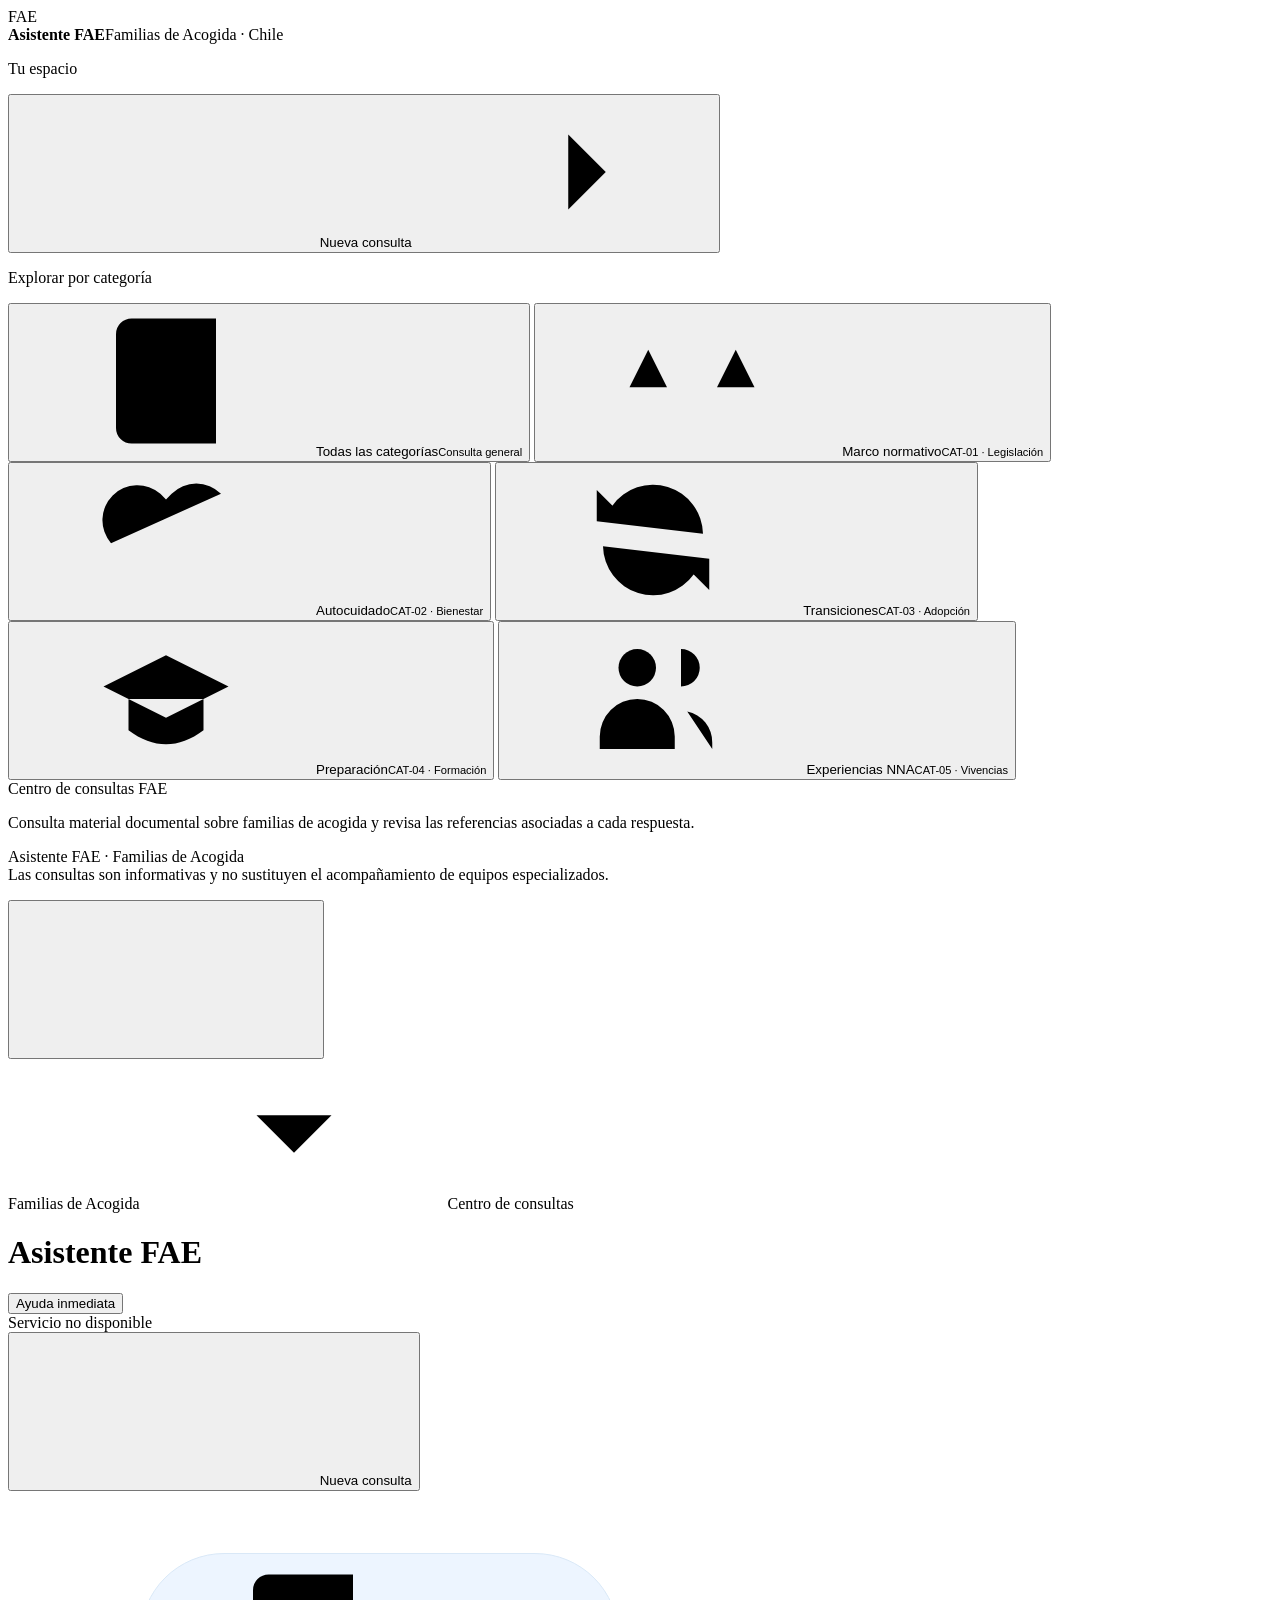
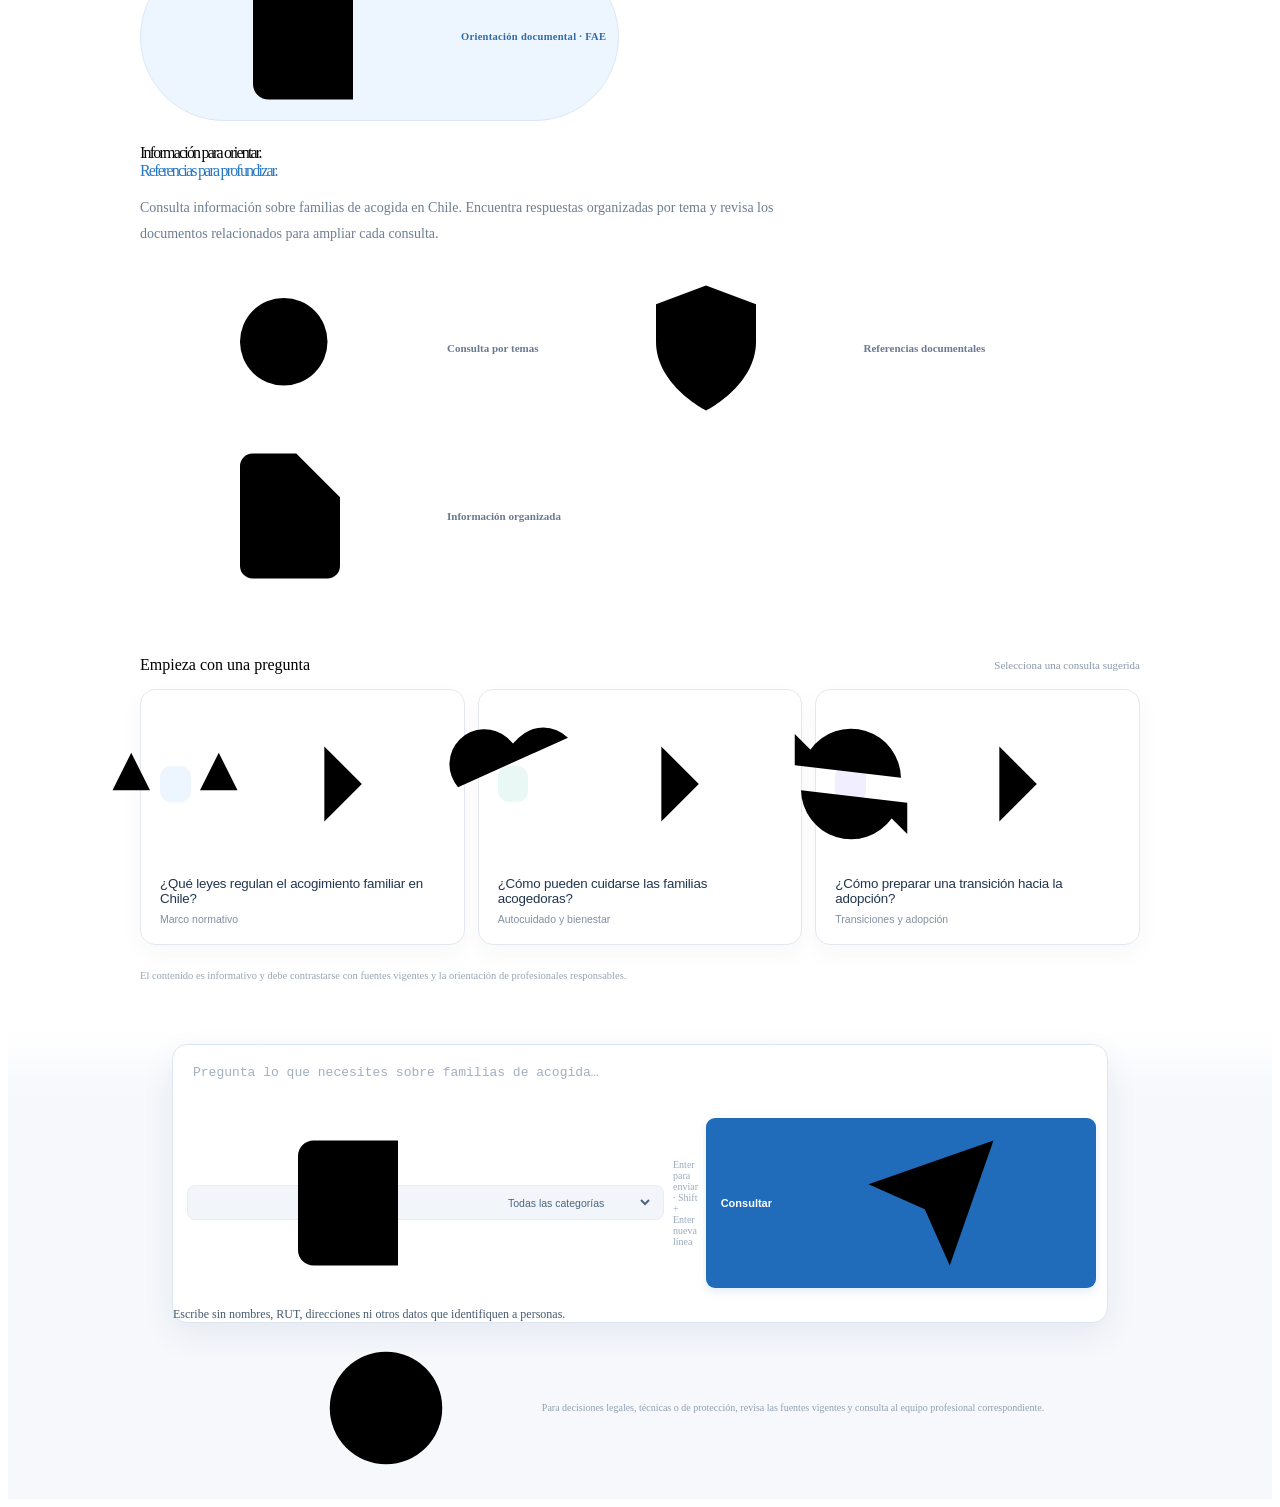
==== commit b9525847: "Unificar diseño del asistente y el portal FAE" ====
--- a/web/index.html
+++ b/web/index.html
@@ -8,11 +8,7 @@
 <title>Asistente FAE | Centro de consultas</title>
 <link href="https://fonts.googleapis.com/css2?family=DM+Sans:wght@400;450;500;550;600;650;700;750&family=Manrope:wght@400;500;600;700;800&display=swap" rel="stylesheet" media="print" onload="this.media='all'">
 <style>
-:root{--navy:#11243e;--navy-2:#1c3453;--blue:#2566bd;--blue-2:#1d5aa8;--teal:#168c91;--ink:#17283e;--muted:#718198;--line:#e3eaf2;--bg:#f6f8fc;--card:#ffffff;--shadow:0 16px 45px rgba(24,51,81,.045);--font:'DM Sans',Inter,system-ui,-apple-system,Segoe UI,sans-serif;--display:'Manrope',var(--font)}
-*{box-sizing:border-box}html,body{margin:0;width:100%;height:100%;min-height:100%;font-family:var(--font);color:var(--ink);background:var(--bg);font-synthesis:none}button,input,textarea,select{font:inherit}button{cursor:pointer}button:disabled{cursor:not-allowed}svg{flex-shrink:0}a{color:var(--blue-2)}button:focus-visible,a:focus-visible,textarea:focus-visible,select:focus-visible{outline:3px solid #76acf9;outline-offset:3px}
-.icon{width:19px;height:19px;stroke:currentColor;stroke-width:1.8;fill:none;stroke-linecap:round;stroke-linejoin:round}.icon.sm{width:16px;height:16px}.icon.xs{width:14px;height:14px}.app{display:grid;grid-template-columns:274px minmax(0,1fr);height:100dvh;min-height:570px;overflow:hidden}
-.sidebar{background:linear-gradient(165deg,#12253f 0%,#102138 75%);color:#f8fbff;display:flex;flex-direction:column;padding:27px 15px 20px;z-index:30;overflow-y:auto;scrollbar-width:thin;scrollbar-color:#3a516d transparent}.brand{display:flex;gap:13px;align-items:center;padding:3px 13px 24px;border-bottom:1px solid rgba(255,255,255,.12)}.brand-mark{height:43px;width:43px;background:linear-gradient(145deg,#4b9fea,#226ac0);border-radius:13px;display:grid;place-items:center;font:800 14px var(--display);letter-spacing:-.8px;box-shadow:0 7px 15px #08182c42}.brand strong{font-family:var(--display);font-size:13px;letter-spacing:-.3px;display:block;line-height:1.35}.brand span{display:block;color:#99aec9;font-size:11px;margin-top:3px}.side-section{padding:26px 7px 0}.side-heading{color:#8ba8c9;letter-spacing:1.8px;text-transform:uppercase;font-weight:750;font-size:9px;margin:0 0 13px;padding:0 9px}.new-chat{width:100%;border:1px solid #4d7bac;background:#244970;color:white;border-radius:12px;padding:12px 13px;display:flex;align-items:center;justify-content:space-between;text-align:left;font-weight:700;font-size:12px;transition:background .2s,transform .2s,border .2s}.new-chat .new-left{display:flex;align-items:center;gap:10px}.new-chat:hover{background:#306098;border-color:#6699ce;transform:translateY(-1px)}.nav-list{display:flex;flex-direction:column;gap:5px}.nav-link{display:flex;align-items:center;width:100%;gap:12px;padding:12px;border:1px solid transparent;border-radius:11px;background:transparent;color:#b6c7dc;text-align:left;font-size:12px;font-weight:550;transition:all .18s}.nav-link .nav-icon{height:33px;width:33px;border-radius:9px;background:rgba(255,255,255,.055);display:grid;place-items:center;color:#b8d0eb;transition:all .18s}.nav-link .nav-label{flex:1}.nav-link small{display:block;font-size:10px;color:#839db9;font-weight:400;margin-top:3px}.nav-link:hover{color:white;background:#243b58}.nav-link.active{color:white;background:#253e5e;border-color:#395778;box-shadow:inset 3px 0 0 #6bb3ff}.nav-link.active .nav-icon{color:#fff;background:#376a9b}.category-all{margin-bottom:6px}.side-bottom{margin-top:auto;padding:22px 7px 0}.knowledge{border:1px solid #35516f;background:rgba(255,255,255,.055);border-radius:13px;padding:14px}.knowledge-top{display:flex;align-items:center;gap:8px;font-size:11px;color:#e5eef9;font-weight:700}.knowledge-top .knowledge-light{height:7px;width:7px;background:#45ccab;border-radius:50%;box-shadow:0 0 0 4px #45ccab1c}.knowledge p{color:#9db4cf;font-size:10.5px;line-height:1.65;margin:9px 0 0}.side-credit{color:#7892b0;font-size:10px;margin:15px 5px 0;line-height:1.6}
-.main{min-width:0;min-height:0;display:flex;flex-direction:column}.topbar{height:85px;min-height:85px;background:#fff;border-bottom:1px solid var(--line);display:flex;align-items:center;justify-content:space-between;padding:0 39px;gap:20px;z-index:10}.top-left{display:flex;align-items:center;gap:13px;min-width:0}.eyebrow{display:flex;align-items:center;gap:6px;font-size:10px;font-weight:750;letter-spacing:1.1px;text-transform:uppercase;color:#6b84a3}.topbar h1{font:800 18px/1.35 var(--display);letter-spacing:-.65px;margin:5px 0 0}.topbar-actions{display:flex;align-items:center;gap:13px}.status-pill{display:flex;align-items:center;gap:8px;background:#eef9f4;border:1px solid #d9f1e6;border-radius:999px;padding:8px 12px;font-size:11px;font-weight:750;color:#247b60;white-space:nowrap}.status-pill .dot{height:7px;width:7px;border-radius:50%;background:#32ad78;box-shadow:0 0 0 3px #32ad781d}.status-pill.down{background:#fff5ed;color:#a66c32;border-color:#fae2c7}.status-pill.down .dot{background:#d59749}.top-btn{height:36px;padding:0 13px;border-radius:9px;border:1px solid var(--line);background:white;color:#51647e;font-size:11px;font-weight:700;display:flex;align-items:center;gap:8px;white-space:nowrap;transition:.2s}.top-btn:hover{background:#f7faff;border-color:#a8c3e3;color:var(--blue)}.mobile-menu{display:none;border:none;background:transparent;color:#2b4770;padding:7px}
+/* Identidad visual compartida en /assets/fae.css. */
 .scroll-zone{flex:1;min-height:0;overflow-y:auto;overscroll-behavior:contain;scroll-behavior:smooth;scrollbar-width:thin;scrollbar-color:#cbd6e6 transparent}.scroll-zone::-webkit-scrollbar{width:8px}.scroll-zone::-webkit-scrollbar-thumb{background:#cbd6e6;border-radius:8px}.content{width:min(100%,1000px);margin:0 auto;padding:34px 32px 38px}.intro{padding:28px 0 0;animation:rise .55s cubic-bezier(.2,.7,.3,1) both}.intro-top{display:inline-flex;align-items:center;gap:8px;border:1px solid #d9e8f7;background:#edf5ff;color:#306ba8;border-radius:999px;padding:8px 12px;font-weight:750;font-size:10.5px;letter-spacing:.3px}.intro-top svg{color:#2978c5}.intro h2{font:800 clamp(31px,3.3vw,43px)/1.18 var(--display);letter-spacing:-1.8px;margin:23px 0 15px;max-width:750px}.intro h2 .accent{color:#2478c5}.intro-desc{color:#6d7d92;font-size:14px;line-height:1.85;max-width:690px;margin:0}.benefits{display:flex;align-items:center;gap:18px;flex-wrap:wrap;margin:26px 0 0}.benefit{display:flex;gap:7px;align-items:center;color:#6b7990;font-size:11px;font-weight:650}.benefit svg{color:#389891}.intro-rule{border:none;border-top:1px solid var(--line);margin:37px 0 28px}.suggestion-heading{display:flex;justify-content:space-between;align-items:center;gap:10px;margin-bottom:15px}.suggestion-heading h3{font:800 13px var(--display);margin:0}.suggestion-heading span{font-size:11px;color:#8a98a9}.suggestions{display:grid;grid-template-columns:repeat(3,minmax(0,1fr));gap:13px}.suggestion{min-height:164px;display:flex;flex-direction:column;align-items:flex-start;justify-content:space-between;border:1px solid #e1e8f1;background:#fff;border-radius:15px;padding:19px;text-align:left;box-shadow:0 9px 24px #1f456009;transition:transform .2s,box-shadow .2s,border-color .2s}.suggestion:hover{transform:translateY(-4px);border-color:#a7c9ee;box-shadow:0 18px 28px #1f456014}.suggestion-top{display:flex;width:100%;align-items:center;justify-content:space-between}.tile-icon{width:36px;height:36px;border-radius:11px;display:grid;place-items:center;background:#edf5ff;color:#3176be}.tile-icon.teal{background:#e9f8f5;color:#228f84}.tile-icon.purple{background:#f1efff;color:#7161b8}.suggestion h4{font:750 13px/1.48 var(--display);margin:17px 0 7px;color:#21354e;letter-spacing:-.18px}.suggestion p{font-size:10.5px;color:#8290a2;margin:0}.tile-arrow{color:#9db0c7}.intro-note{font-size:10.5px;color:#98a5b5;margin:25px 0 0}
 .chat{display:flex;flex-direction:column;gap:29px;padding-bottom:12px}.turn{animation:rise .32s ease-out both}.turn-question{display:flex;justify-content:flex-end}.user-stack{max-width:min(79%,710px)}.turn-meta{display:flex;align-items:center;gap:8px;color:#8a9bb0;font-size:10px;font-weight:750;letter-spacing:.75px;text-transform:uppercase;margin-bottom:9px}.turn-question .turn-meta{justify-content:flex-end}.user-bubble{font-size:13px;line-height:1.7;color:white;background:linear-gradient(122deg,#347fc9,#2568ba);border-radius:16px 16px 5px 16px;padding:15px 20px;box-shadow:0 7px 16px #2d75be23;overflow-wrap:anywhere}.turn-answer{display:flex;align-items:flex-start;gap:13px}.answer-avatar{height:34px;width:34px;flex:0 0 34px;border-radius:10px;background:linear-gradient(135deg,#1a7cac,#296cb7);color:white;display:grid;place-items:center;box-shadow:0 5px 10px #226ba423}.answer-main{flex:1;min-width:0}.answer-heading{display:flex;align-items:center;gap:9px;margin:4px 0 10px;color:#2b405b;font-size:12px;font-weight:800}.answer-heading small{color:#92a0b0;font-size:10px;font-weight:500}.answer-panel{border:1px solid #dfe7f1;border-radius:4px 16px 16px 16px;background:white;box-shadow:var(--shadow);padding:24px 27px 18px}.answer-overline{display:flex;gap:9px;align-items:center;margin-bottom:15px;color:#2d7387;font-size:10px;font-weight:800;text-transform:uppercase;letter-spacing:.9px}.answer-overline .line{height:1px;flex:1;background:#e4eef3}.answer-body{color:#33445a;font-size:13px;line-height:1.92;overflow-wrap:anywhere}.answer-body>*:first-child{margin-top:0}.answer-body>*:last-child{margin-bottom:0}.answer-body p{margin:0 0 15px}.answer-body h2,.answer-body h3,.answer-body h4{font-family:var(--display);color:#1c3653;line-height:1.35;letter-spacing:-.35px}.answer-body h2{font-size:17px;margin:20px 0 10px}.answer-body h3{font-size:14px;margin:19px 0 8px}.answer-body h4{font-size:13px;margin:18px 0 7px}.answer-body strong{color:#213c59;font-weight:750}.answer-body ul,.answer-body ol{margin:0 0 17px 3px;padding-left:22px}.answer-body li{margin:0 0 6px;padding-left:4px}.answer-body li::marker{color:#4b8fc9}.answer-body a{overflow-wrap:anywhere;text-underline-offset:3px}.answer-body blockquote{margin:14px 0;padding:8px 15px;border-left:3px solid #54a4c3;background:#f4f9fc;border-radius:0 8px 8px 0}.cite-tag{border:1px solid #d0e6f9;border-radius:6px;background:#edf6ff;color:#1765ac;font-size:10px;font-weight:800;padding:2px 6px;vertical-align:baseline;margin:0 2px;cursor:pointer;transition:.2s}.cite-tag:hover{background:#dceeff}.answer-actionbar{display:flex;align-items:center;gap:5px;margin-top:18px;padding-top:14px;border-top:1px solid #edf1f6}.action{border:1px solid transparent;background:transparent;border-radius:8px;padding:8px 10px;color:#6f849a;font-weight:700;font-size:10.5px;display:flex;gap:7px;align-items:center;transition:.2s}.action:hover{background:#f0f6fc;color:#2868a7}.action:disabled{opacity:.55}.response-note{font-size:10px;color:#9aa8b7;margin-left:auto}.sources-toggle{border:0;border-top:1px solid #e8eef5;background:#fbfcfe;border-radius:0 0 12px 12px;width:100%;padding:14px 18px;display:flex;align-items:center;justify-content:space-between;color:#435d78;font-size:11px;font-weight:750;text-align:left}.sources-toggle .toggle-text{display:flex;gap:9px;align-items:center}.sources-toggle:hover{background:#f4f8fd}.sources-toggle .chevron{transition:transform .2s}.sources-toggle[aria-expanded='false'] .chevron{transform:rotate(-90deg)}.sources-wrap{margin-top:11px;border:1px solid #e1e8f1;border-radius:13px;background:white;overflow:hidden;box-shadow:0 7px 20px #17354d06}.sources-panel{padding:13px;display:grid;grid-template-columns:repeat(2,minmax(0,1fr));gap:9px}.source-card{border:1px solid #e5ebf2;border-radius:10px;background:#fff;padding:13px;display:flex;gap:10px;min-width:0;transition:border-color .2s,background .2s}.source-card:hover,.source-card.focused{border-color:#9ac6e7;background:#f6fbff}.source-index{height:27px;width:27px;flex-shrink:0;border-radius:7px;background:#eaf3fc;color:#2e75b7;font-size:10px;font-weight:800;display:grid;place-items:center}.source-data{min-width:0;flex:1}.source-title{font-size:11px;line-height:1.55;font-weight:750;color:#2e435d;overflow-wrap:anywhere}.source-meta{font-size:10px;color:#8292a4;line-height:1.65;margin-top:4px;overflow-wrap:anywhere}.source-link{font-size:10px;font-weight:750;text-decoration:none;display:inline-flex;align-items:center;gap:5px;margin-top:8px}.source-link:hover{text-decoration:underline}.source-hint{color:#8798ac;font-size:10px;padding:0 16px 13px}.source-count{display:inline-grid;place-items:center;min-width:22px;height:20px;padding:0 5px;border-radius:7px;background:#e3f0fa;color:#3476ad;font-size:10px}
 .loading-card{padding:23px 27px;display:flex;gap:14px;align-items:center}.loading-icon{width:32px;height:32px;border-radius:10px;background:#eef6ff;color:#2779bf;display:grid;place-items:center}.loading-icon .icon{animation:spin 2s linear infinite}.loading-title{font-size:12px;font-weight:750;color:#344a62}.loading-caption{font-size:10.5px;margin-top:5px;color:#8998ab}.typing{display:flex;gap:4px;margin-top:8px}.typing span{width:5px;height:5px;border-radius:50%;background:#4d8cbb;animation:pulse 1.2s ease-in-out infinite}.typing span:nth-child(2){animation-delay:.16s}.typing span:nth-child(3){animation-delay:.32s}.error-panel{background:#fff8f5;border:1px solid #f3d6ca;color:#8e442e;padding:15px 18px;border-radius:12px;font-size:12px;line-height:1.7}.error-panel strong{display:block;margin-bottom:5px}.retry{margin-top:9px;padding:8px 11px;border:1px solid #e2b4a4;color:#943e2a;border-radius:8px;background:#fff;font-weight:750;font-size:11px}.retry:hover{background:#fff2ed}
@@ -36,12 +32,10 @@
 @keyframes soft-pulse{0%,100%{opacity:.5;transform:scale(.85)}50%{opacity:1;transform:scale(1.16)}}
 @media(prefers-reduced-motion:reduce){.streaming-live::after,.streaming-indicator{animation:none!important}}
 
-.help-button{border:1px solid #ad441c;background:#fff8f2;color:#862b12;border-radius:10px;padding:9px 12px;font-weight:750;white-space:nowrap}
-.help-dialog{border:1px solid #d8e3ed;border-radius:15px;color:#24364a;padding:24px;max-width:min(490px,calc(100vw - 36px));box-shadow:0 18px 64px #14263c45}
-.help-dialog::backdrop{background:#172d4388}.help-dialog h2{margin-top:0}.help-dialog ul{padding-left:20px}.help-dialog button{margin-top:12px}.help-dialog a{color:#154f88}.risk-notice{border-left:4px solid #a8491c;background:#fff5e9;padding:12px 14px;margin-bottom:12px;border-radius:7px;color:#513013;font-size:14px}.risk-notice.rojo{border-color:#b62931;background:#fff2f0;color:#682227}
+.risk-notice{border-left:4px solid #a8491c;background:#fff5e9;padding:12px 14px;margin-bottom:12px;border-radius:7px;color:#513013;font-size:14px}.risk-notice.rojo{border-color:#b62931;background:#fff2f0;color:#682227}
 .source-extract{font-size:12px;line-height:1.55;margin-top:8px;color:#314860}.source-extract summary{cursor:pointer;font-weight:750}.source-extract p{white-space:pre-wrap}.source-warning{font-size:12px;color:#8a3612;font-weight:700}.privacy-note{font-size:12px;color:#465a71;margin:8px 0 0}
-@media(max-width:560px){.status-pill{display:none}.help-button{font-size:11px;padding:7px}.topbar-actions{gap:6px}}
 </style>
+<link rel="stylesheet" href="/assets/fae.css">
 </head>
 <body>
 <svg xmlns="http://www.w3.org/2000/svg" style="display:none" aria-hidden="true">
@@ -159,7 +153,7 @@
 helpButton.type='button';document.querySelector('.topbar-actions').prepend(helpButton);
 const helpDialog=node('dialog','help-dialog');helpDialog.setAttribute('aria-label','Ayuda inmediata');
 document.body.append(helpDialog);
-helpButton.onclick=async()=>{helpDialog.replaceChildren(node('h2','','Ayuda inmediata'));const body=node('div');helpDialog.append(body);const close=node('button','help-button','Cerrar');close.type='button';close.onclick=()=>helpDialog.close();helpDialog.append(close);helpDialog.showModal();try{const r=await fetch('/api/ayuda',{cache:'no-store'});if(!r.ok)throw Error();appendChannels(body,(await r.json()).canales);if(portalActivo){const a=node('a','','Directorio y ayuda cercana');a.href='/portal';body.append(a);}}catch{body.append(node('p','','El servicio no está disponible. Consulta los canales oficiales de tu zona.'));}};
+helpButton.onclick=async()=>{helpDialog.replaceChildren(node('h2','','Ayuda inmediata'));const body=node('div');helpDialog.append(body);const close=node('button','dialog-close','Cerrar');close.type='button';close.onclick=()=>helpDialog.close();helpDialog.append(close);helpDialog.showModal();try{const r=await fetch('/api/ayuda',{cache:'no-store'});if(!r.ok)throw Error();appendChannels(body,(await r.json()).canales);if(portalActivo){const a=node('a','','Directorio y ayuda cercana');a.href='/portal';body.append(a);}}catch{body.append(node('p','','El servicio no está disponible. Consulta los canales oficiales de tu zona.'));}};
 
 function agregarLectura(seccion,texto){
  if(!window.speechSynthesis||!window.SpeechSynthesisUtterance)return;
@@ -170,7 +164,7 @@
  seccion.append(b);
 }
 async function conectarPortal(){
- const a=node('a','help-button','Portal FAE');a.href='/portal';document.querySelector('.topbar-actions').prepend(a);
+ const a=node('a','portal-link','Portal FAE');a.href='/portal';document.querySelector('.topbar-actions').prepend(a);
  try{const r=await fetch('/api/portal/yo',{cache:'no-store'});if(r.ok)perfilPortal=await r.json();}catch{}
  if(perfilPortal?.rol!=='familia')return;
  const label=node('label','privacy-note'),box=node('input');box.type='checkbox';box.id='guardar-historial';
